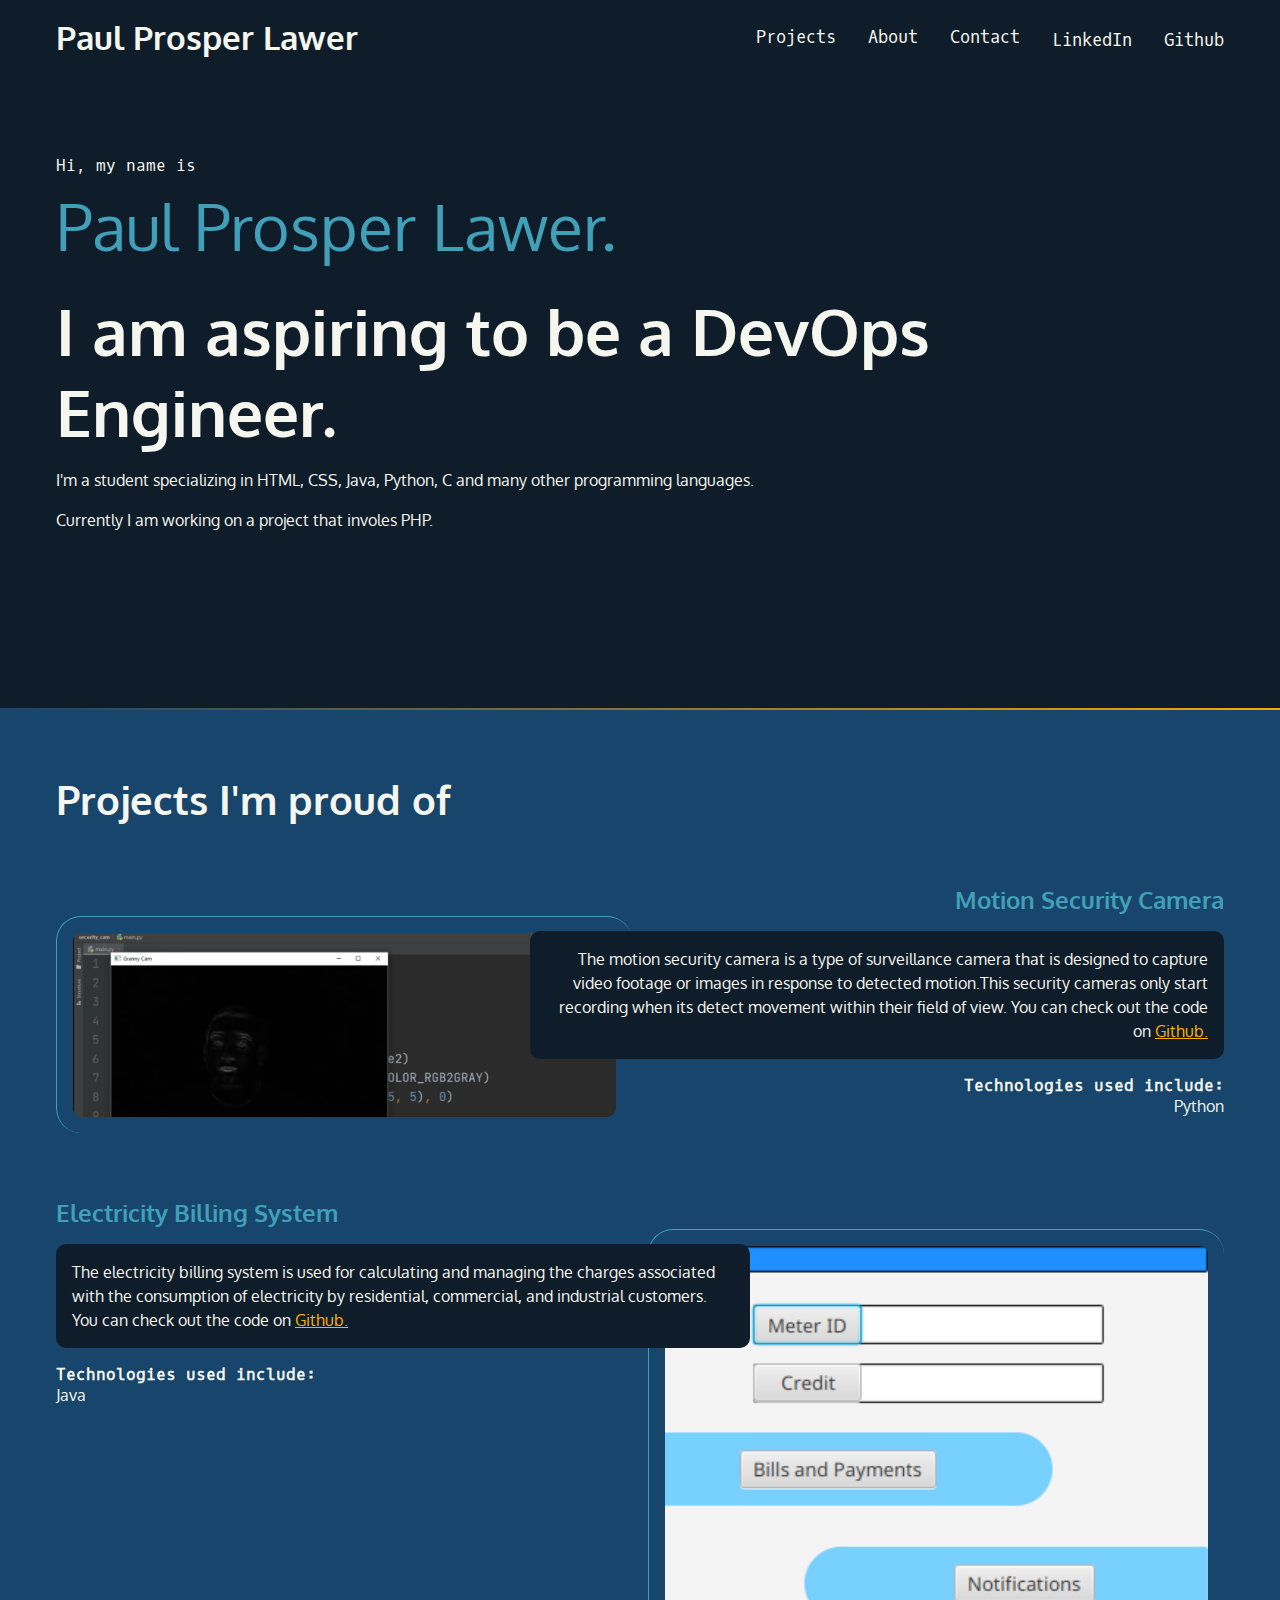
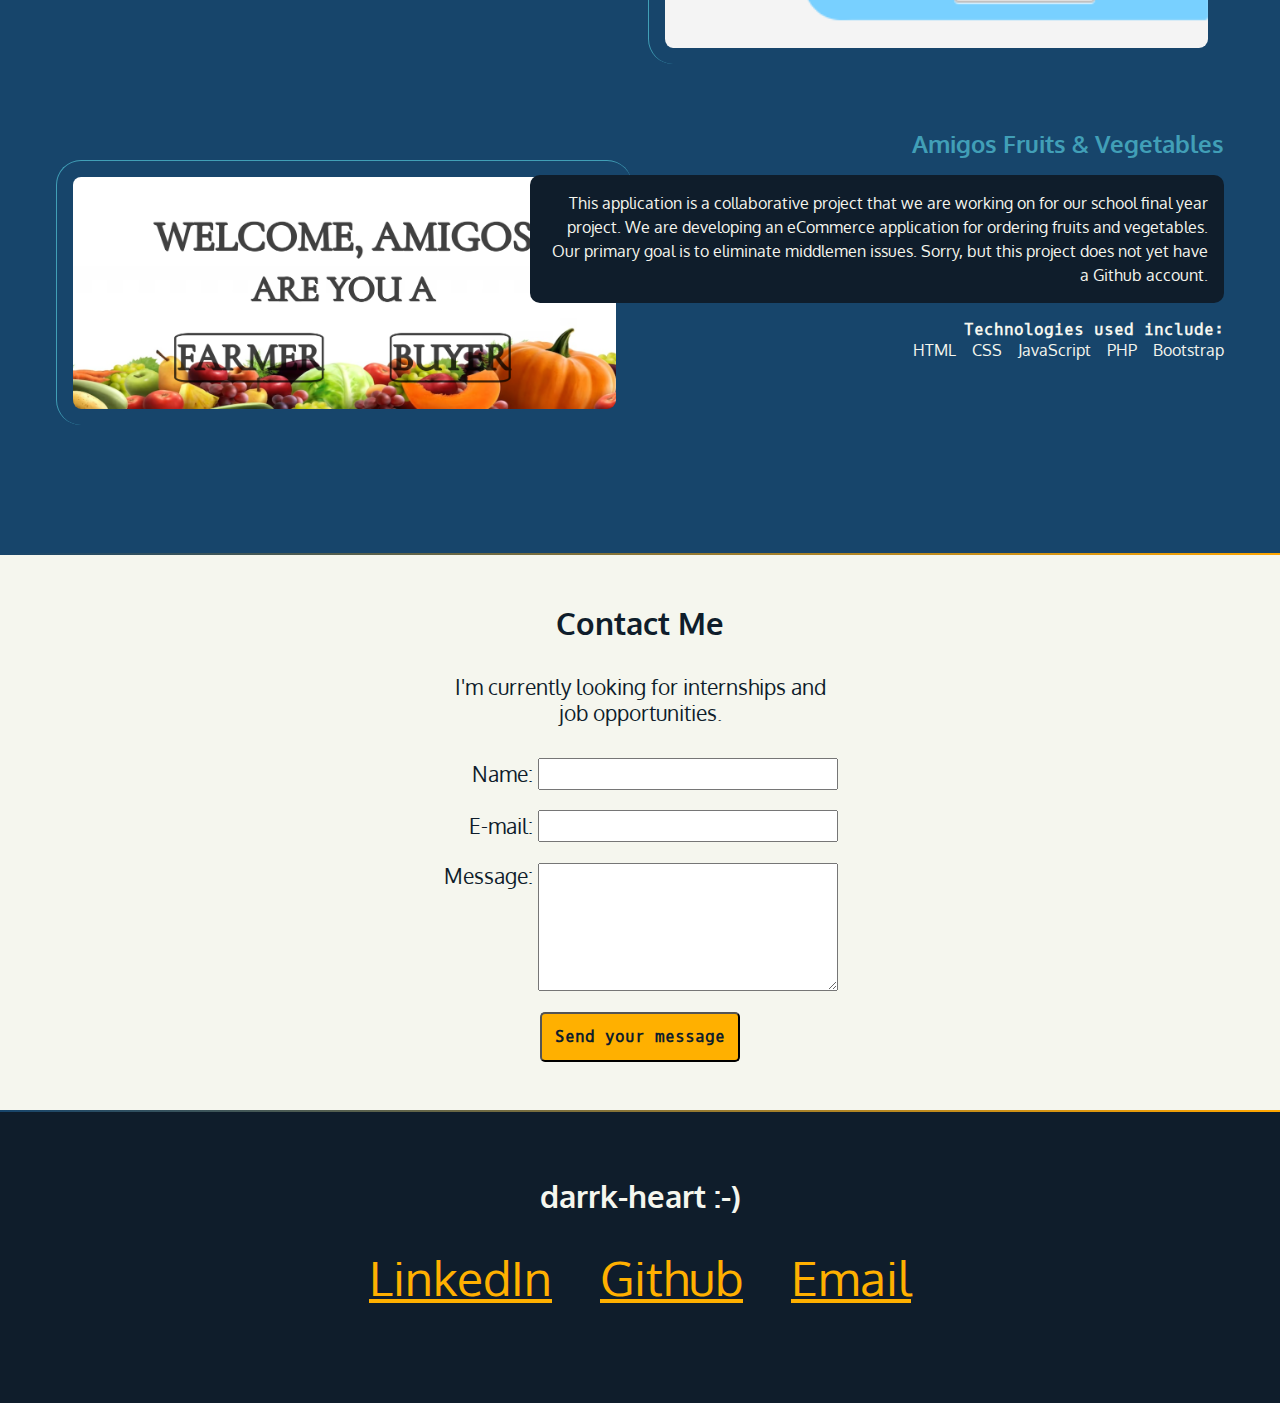
==== index.html @ ee3bba5d "first commit" ====
<!DOCTYPE html>
<html lang="en">
  <head>
    <meta charset="UTF-8" />
    <meta http-equiv="X-UA-Compatible" content="IE=edge" />
    <meta name="viewport" content="width=device-width, initial-scale=1.0" />
    <link rel="stylesheet" href="../src/styles.css" />
    <link rel="preconnect" href="https://fonts.googleapis.com" />
    <link rel="preconnect" href="https://fonts.gstatic.com" crossorigin />
    <link
      href="https://fonts.googleapis.com/css2?family=Oxygen&family=Oxygen+Mono&display=swap"
      rel="stylesheet"
    />
    <link
      rel="stylesheet"
      href="https://cdnjs.cloudflare.com/ajax/libs/font-awesome/6.1.1/css/all.min.css"
      integrity="sha512-KfkfwYDsLkIlwQp6LFnl8zNdLGxu9YAA1QvwINks4PhcElQSvqcyVLLD9aMhXd13uQjoXtEKNosOWaZqXgel0g=="
      crossorigin="anonymous"
      referrerpolicy="no-referrer"
    />
    <link rel="icon" type="image/x-icon" href="../src/pics/favicon-16x16.png" />
    <title>My Person Portfolio</title>
  </head>
  <body>
    <section id="navbar">
      <nav>
        <ul>
          <li>
            <h1>
              <a href="">
                <span
                  id="logo"
                  class="fa-solid fa-code"
                  aria-hidden="true"
                ></span>
                <span>Paul Prosper Lawer</span>
              </a>
            </h1>
          </li>
          <li><a href="#projects">Projects</a></li>
          <li><a href="src/about.html">About</a></li>
          <li><a href="#contact">Contact</a></li>
          <li>
            <a
              href="https://www.linkedin.com/in/paul-lawer-prosper-23419021a/"
              target="_blank"
            >
              <span class="fa-brands fa-linkedin" aria-hidden="true"></span>
              <span class="sr-only">LinkedIn</span>
            </a>
          </li>
          <li>
            <a href="https://github.com/darrk-heart" target="_blank">
              <span class="fa-brands fa-github" aria-hidden="true"></span>
              <span class="sr-only">Github</span>
            </a>
          </li>
        </ul>
      </nav>
    </section>

    <section id="intro">
      <p class="name">Hi, my name is <span>Paul Prosper Lawer.</span></p>
      <h2>I am aspiring to be a DevOps Engineer.</h2>
      <p>
        I'm a student specializing in HTML, CSS, Java, Python, C and many other
        programming languages.
      </p>
      <p>Currently I am working on a project that involes PHP.</p>
    </section>

    <div class="gradient"></div>

    <div class="section-dkblue">
      <section id="projects">
        <h2>Projects I'm proud of</h2>
        <article>
          <div class="text">
            <h3>Motion Security Camera</h3>
            <p class="blackbox">
              The motion security camera is a type of surveillance camera that
              is designed to capture video footage or images in response to
              detected motion.This security cameras only start recording when
              its detect movement within their field of view. You can check out
              the code on
              <a
                href="https://github.com/darrk-heart/motion_security_cam.git"
                target="_blank"
                >Github.</a
              >
            </p>
            <h4>Technologies used include:</h4>
            <ul>
              <li>Python</li>
            </ul>
          </div>
          <img
            src="../src/pics/security_cam.png"
            alt="Screenshot of the motion security camera Application."
          />
        </article>
        <article class="reverse">
          <div class="text">
            <h3>Electricity Billing System</h3>
            <p class="blackbox">
              The electricity billing system is used for calculating and
              managing the charges associated with the consumption of
              electricity by residential, commercial, and industrial customers.
              You can check out the code on
              <a
                href="https://github.com/darrk-heart/electricity-billing.git"
                target="_blank"
                >Github.</a
              >
            </p>
            <h4>Technologies used include:</h4>
            <ul>
              <li>Java</li>
            </ul>
          </div>
          <img
            src="../src/pics/billing.png"
            alt="Screenshot of the Electricity Billing Application."
          />
        </article>
        <article>
          <div class="text">
            <h3>Amigos Fruits & Vegetables</h3>
            <p class="blackbox">
              This application is a collaborative project that we are working on
              for our school final year project. We are developing an eCommerce
              application for ordering fruits and vegetables. Our primary goal
              is to eliminate middlemen issues. Sorry, but this project does not
              yet have a Github account.
            </p>
            <h4>Technologies used include:</h4>
            <ul>
              <li>HTML</li>
              <li>CSS</li>
              <li>JavaScript</li>
              <li>PHP</li>
              <li>Bootstrap</li>
            </ul>
          </div>
          <img src="../src/pics/amigos.png" alt="Screenshot of the system." />
        </article>
      </section>
    </div>

    <div class="gradient"></div>

    <div class="section-plum">
      <section id="contact">
        <h2>Contact Me</h2>
        <p>I'm currently looking for internships and job opportunities.</p>
        <form
          action="https://formsubmit.co/1d4aa93447cb3bbd55f32a6f09a9dec9"
          method="post"
        >
          <ul>
            <li>
              <label for="name">Name:</label>
              <input type="text" id="name" name="user_name" required />
            </li>
            <li>
              <label for="mail">E-mail:</label>
              <input type="email" id="mail" name="user_mail" required />
            </li>
            <li>
              <label for="msg">Message:</label>
              <textarea id="msg" name="user_message" required></textarea>
            </li>
            <li class="submit-button-wrapper">
              <button id="submit-button" type="submit">
                Send your message
              </button>
            </li>
          </ul>
        </form>
      </section>
    </div>

    <div class="gradient"></div>

    <section id="footer">
      <footer>
        <h2>darrk-heart :-)</h2>
        <ul>
          <li>
            <a
              href="https://www.linkedin.com/in/paul-lawer-prosper-23419021a/"
              target="_blank"
            >
              <span class="fa-brands fa-linkedin" aria-hidden="true"></span>
              <span class="sr-only">LinkedIn</span>
            </a>
          </li>
          <li>
            <a href="https://github.com/darrk-heart" target="_blank">
              <span class="fa-brands fa-github" aria-hidden="true"></span>
              <span class="sr-only">Github</span>
            </a>
          </li>
          <li>
            <a href="mailto:prospaul999@gmail.com" target="_blank">
              <span class="fa-solid fa-envelope" aria-hidden="true"></span>
              <span class="sr-only">Email</span>
            </a>
          </li>
        </ul>
      </footer>
    </section>
  </body>
</html>
---- src/styles.css ----
/* variables declared here - these are the colors for our pages, as well as the font stacks and sizes. */
:root {
  --black: #0F1D2B;
  --dkblue: #17456B;
  --plum: #6BBF98;
  --hotmag: #ffa600;
  --magenta: #FFB000;
  --aqua: #419FB7;
  --white: #F5F6EE;
  --font-size: 1.3rem;
  --mono: "Oxygen mono", monospace;
  --sans: Oxygen, sans-serif;
}

/* border box model: https://css-tricks.com/box-sizing/ */
html {
  box-sizing: border-box;
}
*,
*::before,
*::after {
  box-sizing: inherit;
}

body {
  margin: 0;
  padding: 0;
  font-family: var(--sans);
  background-color: var(--black);
  color: var(--white);
  font-size: var(--font-size);
}

h1, h2, h3 {
  margin: 0;
}

a {
  color: var(--magenta);
}

a:hover {
  color: var(--hotmag);
  text-decoration: none;
}

img {
  width: 100%;
}

/* background color divs */

.section-plum {
  background-color: var(--white);
}

.section-dkblue {
  background-color: var(--dkblue);
}

.gradient {
  background: linear-gradient(90deg, rgba(23,69,107,1) 0%, rgba(255,166,0,1) 100%);
  height: 2px;
}

/* intro styles */

#intro {
  padding: 4rem 1rem 10rem 1rem;
  max-width: 1200px;
  margin: 0 auto;
}

#intro p {
  font-size: 1rem;
  line-height: 1.5;
}

#intro .name {
  font-family: var(--mono);
}

.name span {
  font-family: var(--sans);
  font-size: 4rem;
  color: var(--aqua);
  display: block;
}

#intro h2 {
  font-size: 4rem;
}

/* navbar */
nav {
  font-family: var(--mono);
  font-size: 80%;
  padding: 1rem;
}

nav h1 a {
  font-family: var(--sans);
}

nav ul {
  list-style-type: none;
  margin: 0;
  padding: 0;
  display: flex;
  flex-flow: row wrap;
  justify-content: center;
  align-items: center;
  gap: 2rem;
}

nav li:first-child {
  flex-basis: 100%;
  text-align: center;
}

nav [class*="fa-"] {
  font-size: 150%;
  color: var(--aqua);
}

nav h1 [class*="fa-"] {
  font-size: 100%;
}

nav a {
  color: var(--white);
  text-decoration: none;
  display: block;
}

nav a:hover,
nav [class*="fa-"]:hover {
  color: var(--magenta);
}

.button {
  background-color: var(--magenta);
  color: var(--black);
  padding: 0.5rem;
  border-radius: 5px;
  font-family: var(--mono);
  text-decoration: none;
}

.button:hover {
  color: var(--black);
  background-color: var(--hotmag);
}

@media (min-width: 850px) {
  nav {
    max-width: 1200px;
    margin: 0 auto;
  }

  nav li:first-child {
    flex-basis: auto;
    text-align: left;
    margin-right: auto;
  }
}

/* projects section */

#projects {
  padding: 4rem 1rem;
}

#projects h2 {
  font-size: 2.5rem;
  margin-bottom: calc(2.5rem * 1.5);
}

#projects h3 {
  color: var(--aqua);
}

#projects h4 {
  font-size: 1rem;
  font-family: var(--mono);
  margin: 0;
}

.blackbox {
  background-color: var(--black);
  padding: 1rem;
  border-radius: 10px;
  color: var(--white);
  font-size: 1rem;
  line-height: 1.5;
}

#projects ul {
  list-style-type: none;
  padding: 0;
  margin: 0;
  display: flex;
  flex-flow: row wrap;
  justify-content: flex-start;
  gap: 1rem;
  font-size: 1rem;
}

#projects .reverse .text {
  grid-column: 1/7;
  order: 2;
  text-align: left;
}

#projects .reverse img {
  grid-column: 6/11;
  grid-row: 1/2;
}

#projects .reverse ul {
  justify-content: flex-start;
}

#projects img {
  margin: 2rem 0 4rem 0;
  border-left: 1px solid var(--aqua);
  border-top: 1px solid var(--aqua);
  border-radius: 25px;
  padding: 1rem;
}

@media (min-width: 800px) {
  article {
    display: grid;
    grid-template-columns: repeat(10, 1fr);
    gap: 1rem;
  }

  #projects {
    max-width: 1200px;
    margin: 0 auto;
  }

  #projects img {
    grid-column: 1/6;
    grid-row: 1/2;
  }

  .text {
    grid-column: 5/11;
    grid-row: 1/2;
    order: 2;
    text-align: right;
  }

  #description {
    text-align: left;
  }

  #projects ul {
    justify-content: flex-end;
  }
}

/* footer section */
footer {
  text-align: center;
  padding: 4rem 0;
}

footer ul {
  list-style-type: none;
  padding: 0;
  margin: 2rem 0;
  display: flex;
  flex-flow: row wrap;
  justify-content: center;
  gap: 3rem;
  font-size: 3rem;
}

/* contact section */

#contact {
  width: 400px;
  text-align: center;
  margin: 0 auto;
  padding: 3rem 0;
  border-radius: 1em;
}

#contact p{
  margin: 2rem 0;
}

#contact h2,
#contact p,
#contact label,
#submit-button {
  color: var(--black);
}

#contact ul {
  list-style-type: none;
  padding: 0;
  margin: 0;
}

form li + li {
  margin-top: 1em;
}

label {
  /* To make sure that all labels have the same size and are properly aligned*/
  display: inline-block;
  width: 90px;
  text-align: right;
}

input,
textarea {
  /* To make sure that all text fields have the same font by default */
  font: 1em var(--sans);
  /* To give the same size to all text fields */
  width: 300px;
}

input:focus,
textarea:focus {
  /* To give a little highlight on active elements */
  border-color: var(--black);
}

textarea {
  /* To properly align multiline text fields with their labels */
  vertical-align: top;
  /* To give enough room to type some text */
  height: 8rem;
}

#submit-button {
  font-weight: bold;
  font-size: calc(var(--font-size) * 0.75);
  padding: 0.8rem;
  background-color: var(--magenta);
  color: var(--black);
  border-radius: 5px;
  font-family: var(--mono);
}

.submit-button-wrapper{
  text-align: left;
  margin-left: 0.5em;
  padding-left: 90px;
}

#submit-button:hover {
  cursor: pointer;
}


.button:hover {
  color: var(--black);
  background-color: var(--hotmag);
}

/* about section */

@media (min-width: 800px) {
 #about-text {
   grid-column: 6/11;
 }
}
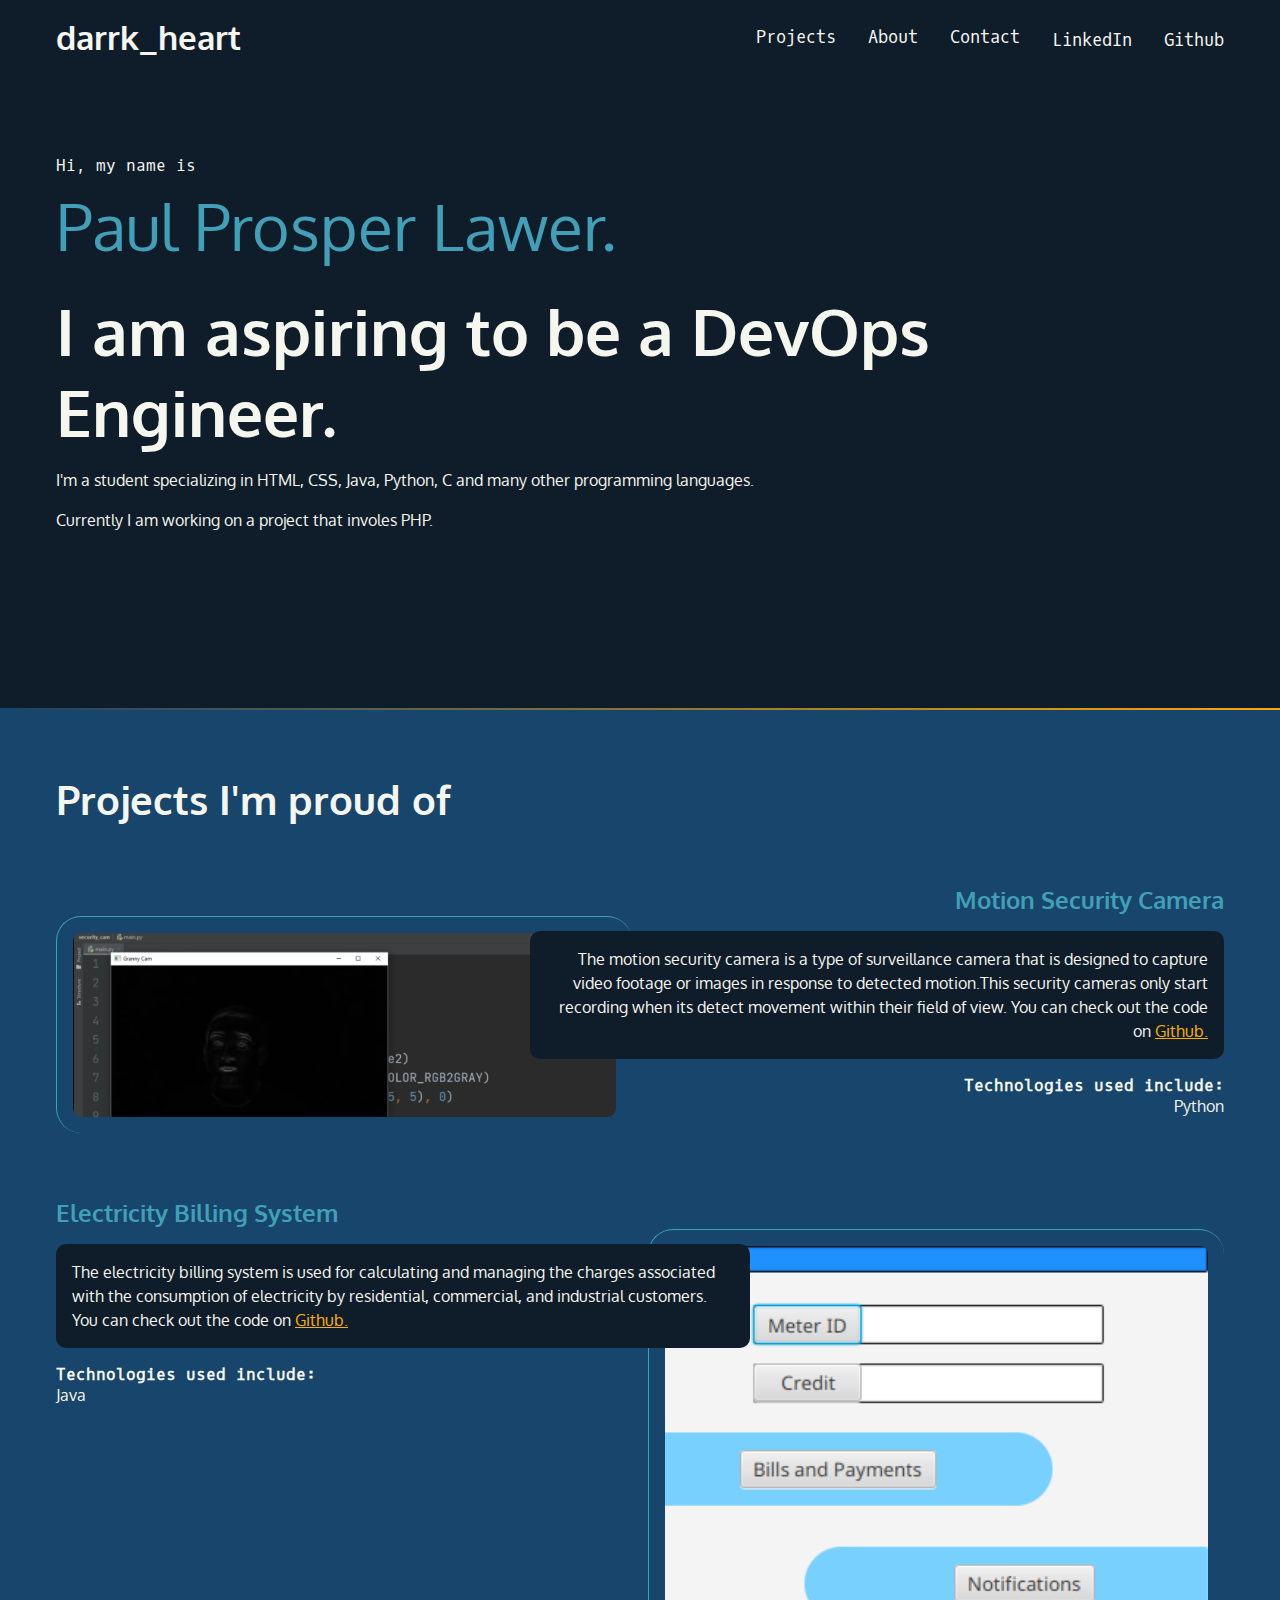
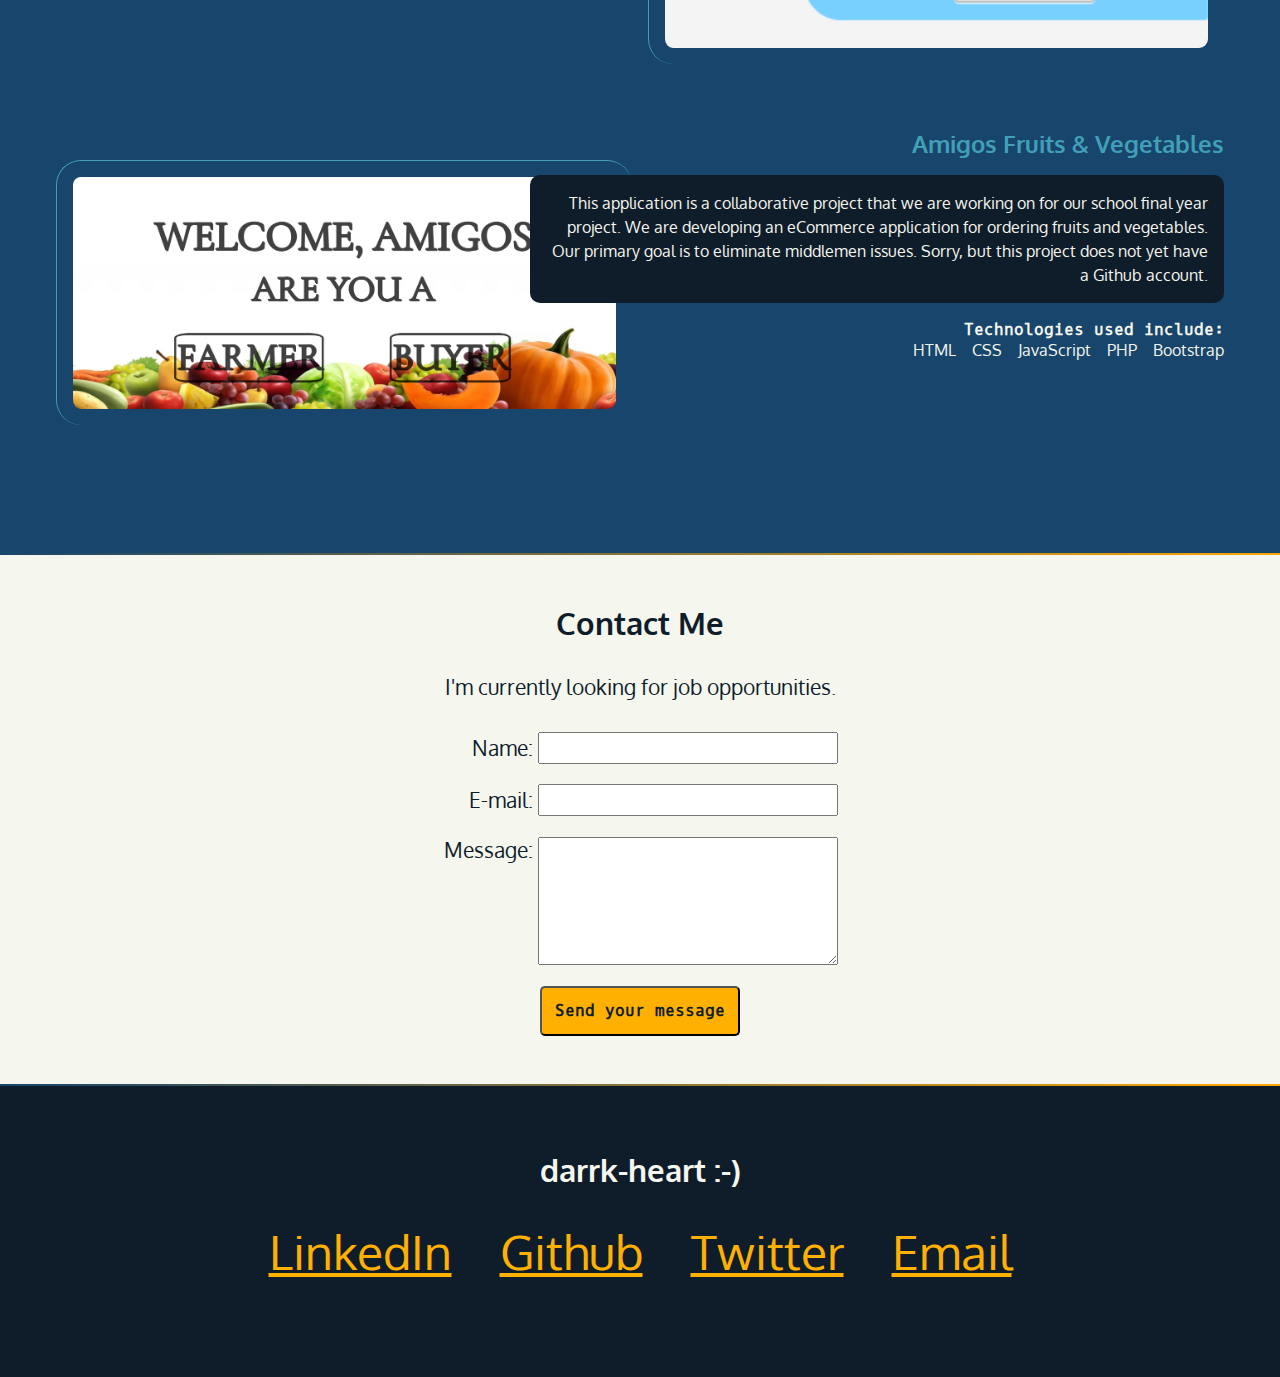
==== commit 2a6c8721: "made some new changes" ====
--- a/index.html
+++ b/index.html
@@ -18,8 +18,8 @@
       crossorigin="anonymous"
       referrerpolicy="no-referrer"
     />
-    <link rel="icon" type="image/x-icon" href="../src/pics/favicon-16x16.png" />
-    <title>My Person Portfolio</title>
+    <link rel="icon" type="image/x-icon" href="../src/pics/hey.jpeg" />
+    <title>Portfolio</title>
   </head>
   <body>
     <section id="navbar">
@@ -28,12 +28,8 @@
           <li>
             <h1>
               <a href="">
-                <span
-                  id="logo"
-                  class="fa-solid fa-code"
-                  aria-hidden="true"
-                ></span>
-                <span>Paul Prosper Lawer</span>
+                <span id="logo" class="fa-solid fa-code" aria-hidden="true"></span>
+              <span>darrk_heart</span>
               </a>
             </h1>
           </li>
@@ -152,7 +148,7 @@
     <div class="section-plum">
       <section id="contact">
         <h2>Contact Me</h2>
-        <p>I'm currently looking for internships and job opportunities.</p>
+        <p>I'm currently looking for job opportunities.</p>
         <form
           action="https://formsubmit.co/1d4aa93447cb3bbd55f32a6f09a9dec9"
           method="post"
@@ -202,6 +198,12 @@
             </a>
           </li>
           <li>
+            <a href="https://twitter.com/dark_hearrt" target="_blank">
+              <span class="fa-brands fa-twitter" aria-hidden="true"></span>
+              <span class="sr-only">Twitter</span>
+            </a>
+          </li>
+          <li>
             <a href="mailto:prospaul999@gmail.com" target="_blank">
               <span class="fa-solid fa-envelope" aria-hidden="true"></span>
               <span class="sr-only">Email</span>
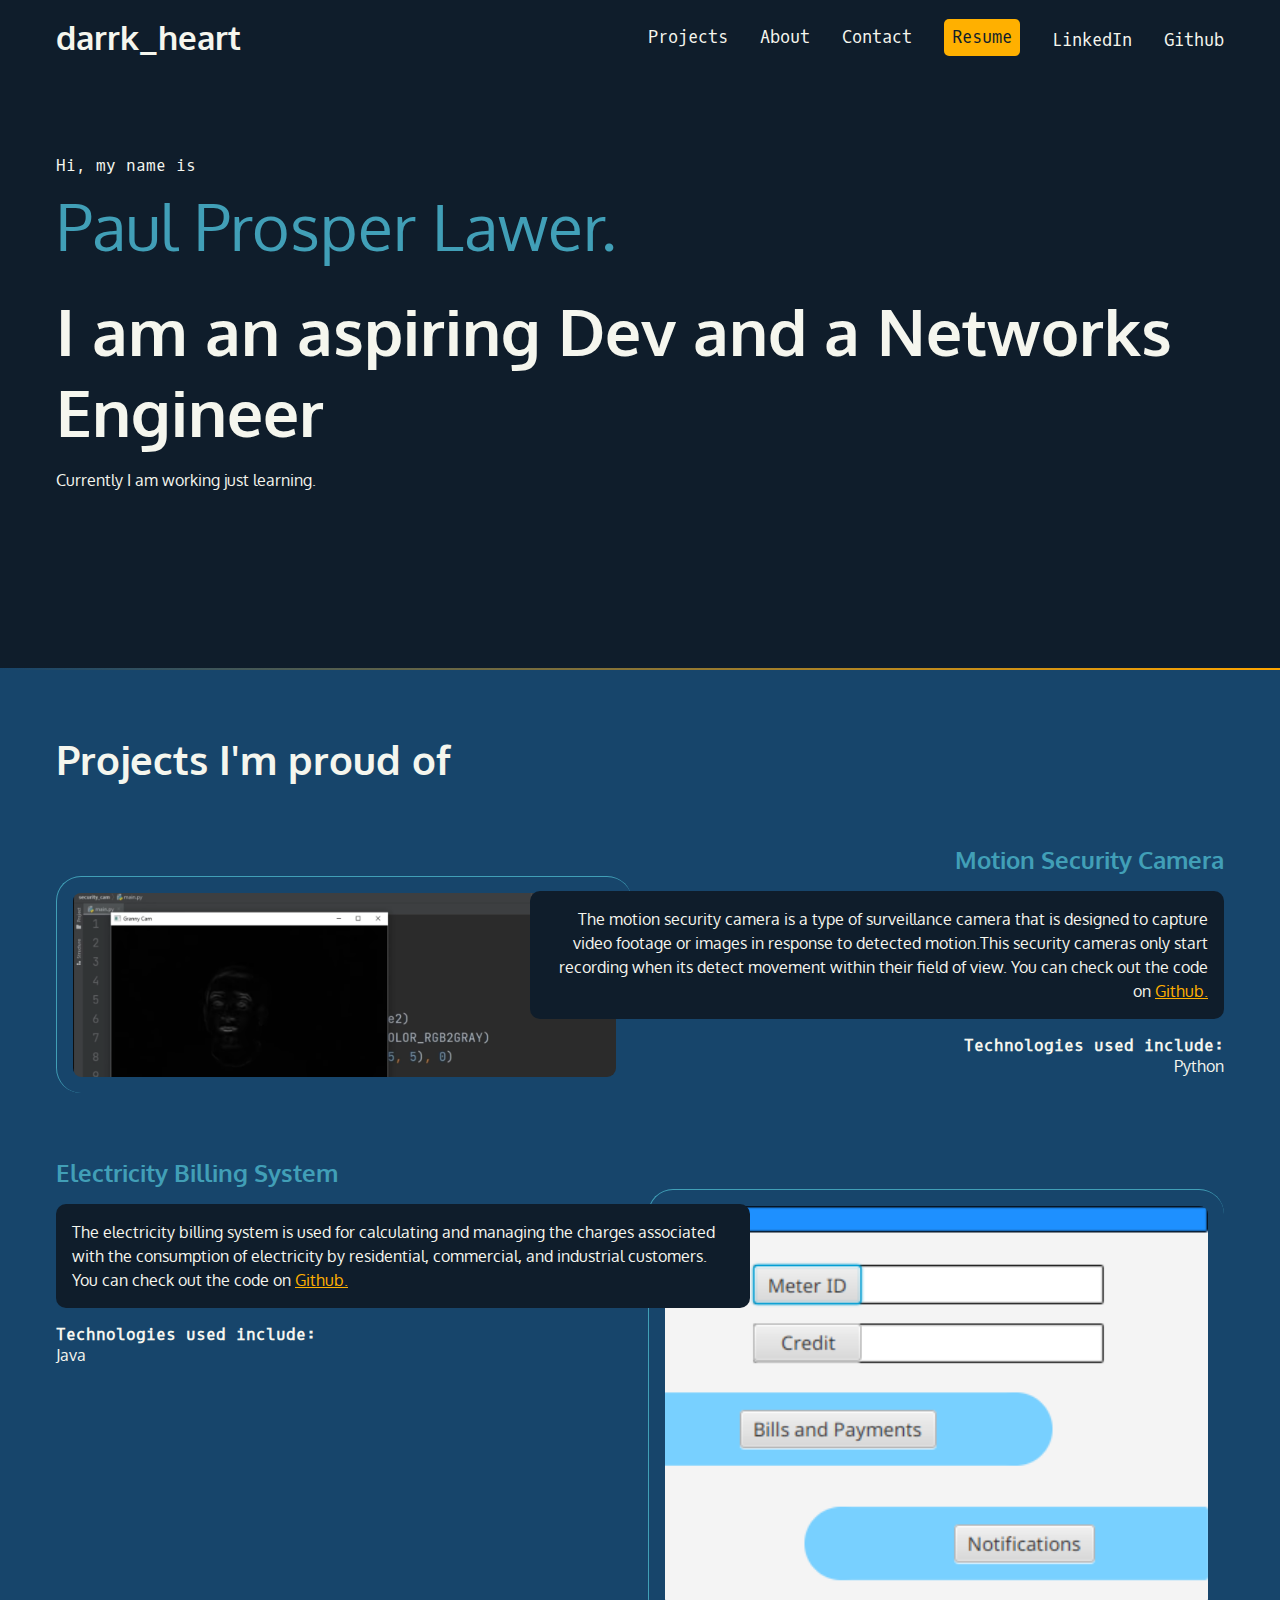
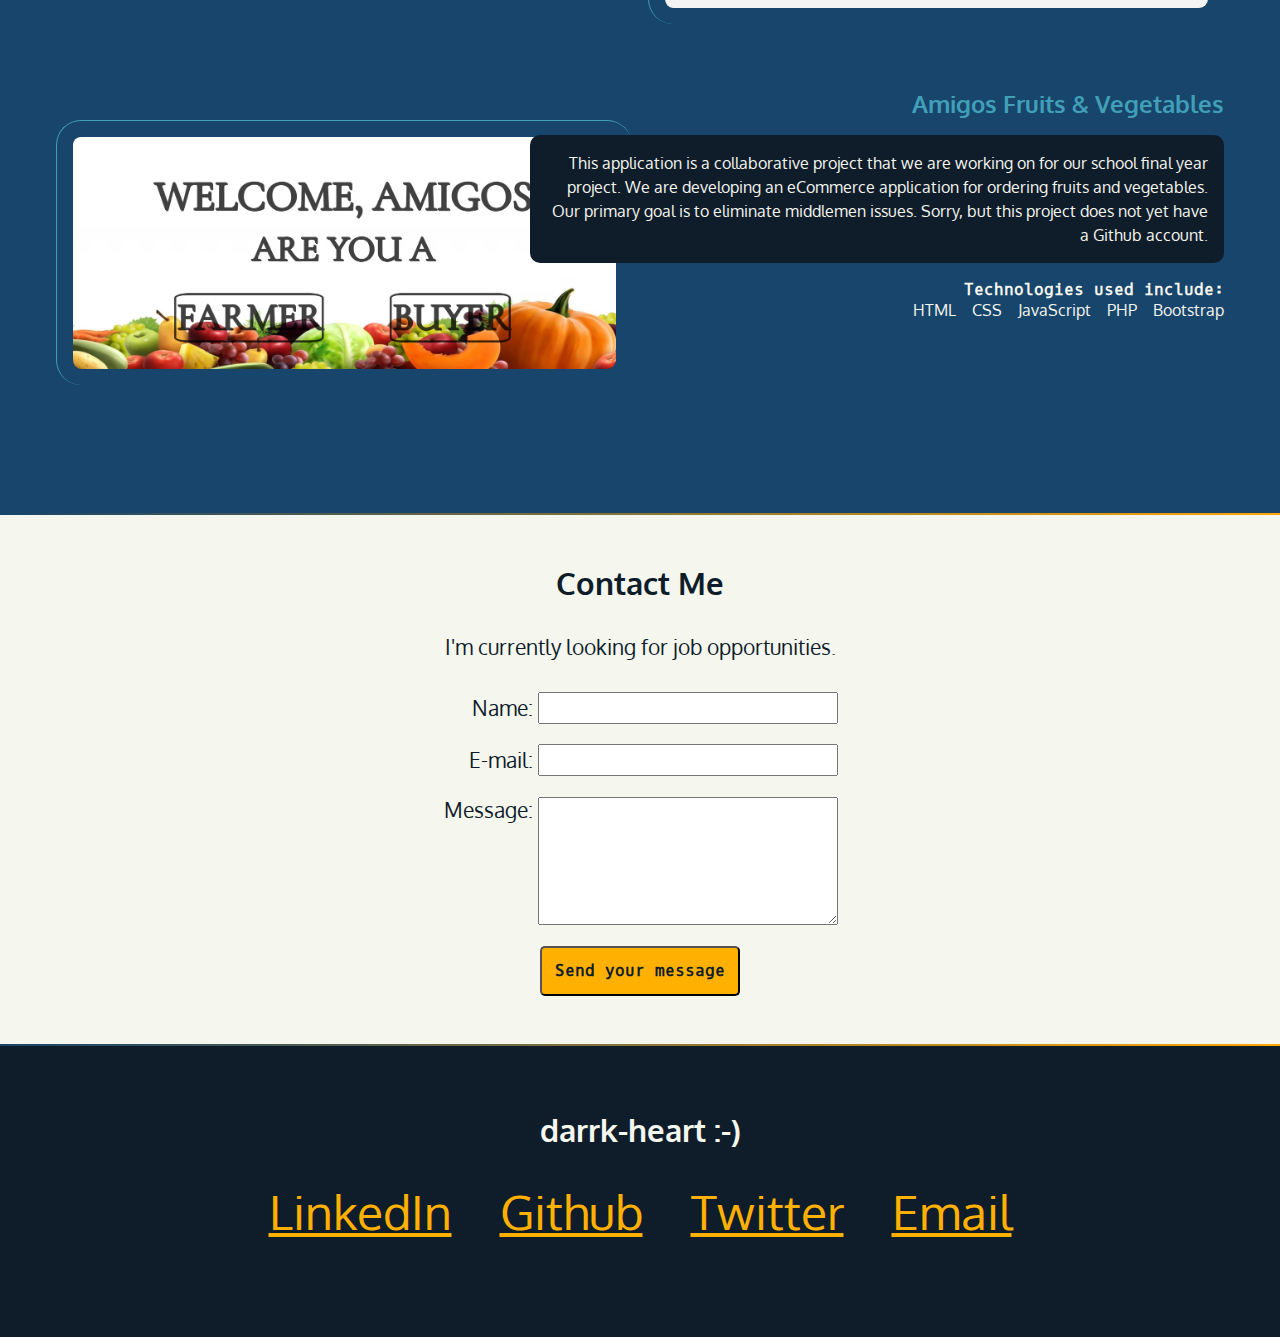
==== commit d5b33250: "some few changes" ====
--- a/index.html
+++ b/index.html
@@ -28,14 +28,26 @@
           <li>
             <h1>
               <a href="">
-                <span id="logo" class="fa-solid fa-code" aria-hidden="true"></span>
-              <span>darrk_heart</span>
+                <span
+                  id="logo"
+                  class="fa-solid fa-code"
+                  aria-hidden="true"
+                ></span>
+                <span>darrk_heart</span>
               </a>
             </h1>
           </li>
           <li><a href="#projects">Projects</a></li>
           <li><a href="src/about.html">About</a></li>
           <li><a href="#contact">Contact</a></li>
+          <li>
+            <a
+              href="https://drive.google.com/file/d/1OFGn7I7ilbxMSwNzfF3C63G1PH1YE-jw/view?usp=drive_link"
+              class="button"
+              target="_blank"
+              >Resume</a
+            >
+          </li>
           <li>
             <a
               href="https://www.linkedin.com/in/paul-lawer-prosper-23419021a/"
@@ -57,12 +69,12 @@
 
     <section id="intro">
       <p class="name">Hi, my name is <span>Paul Prosper Lawer.</span></p>
-      <h2>I am aspiring to be a DevOps Engineer.</h2>
-      <p>
+      <h2>I am an aspiring Dev and a Networks Engineer</h2>
+      <!-- <p>
         I'm a student specializing in HTML, CSS, Java, Python, C and many other
         programming languages.
-      </p>
-      <p>Currently I am working on a project that involes PHP.</p>
+      </p> -->
+      <p>Currently I am working just learning.</p>
     </section>
 
     <div class="gradient"></div>
@@ -149,10 +161,7 @@
       <section id="contact">
         <h2>Contact Me</h2>
         <p>I'm currently looking for job opportunities.</p>
-        <form
-          action="https://formsubmit.co/1d4aa93447cb3bbd55f32a6f09a9dec9"
-          method="post"
-        >
+        <form action="https://formspree.io/f/xgejkpkv" method="POST">
           <ul>
             <li>
               <label for="name">Name:</label>
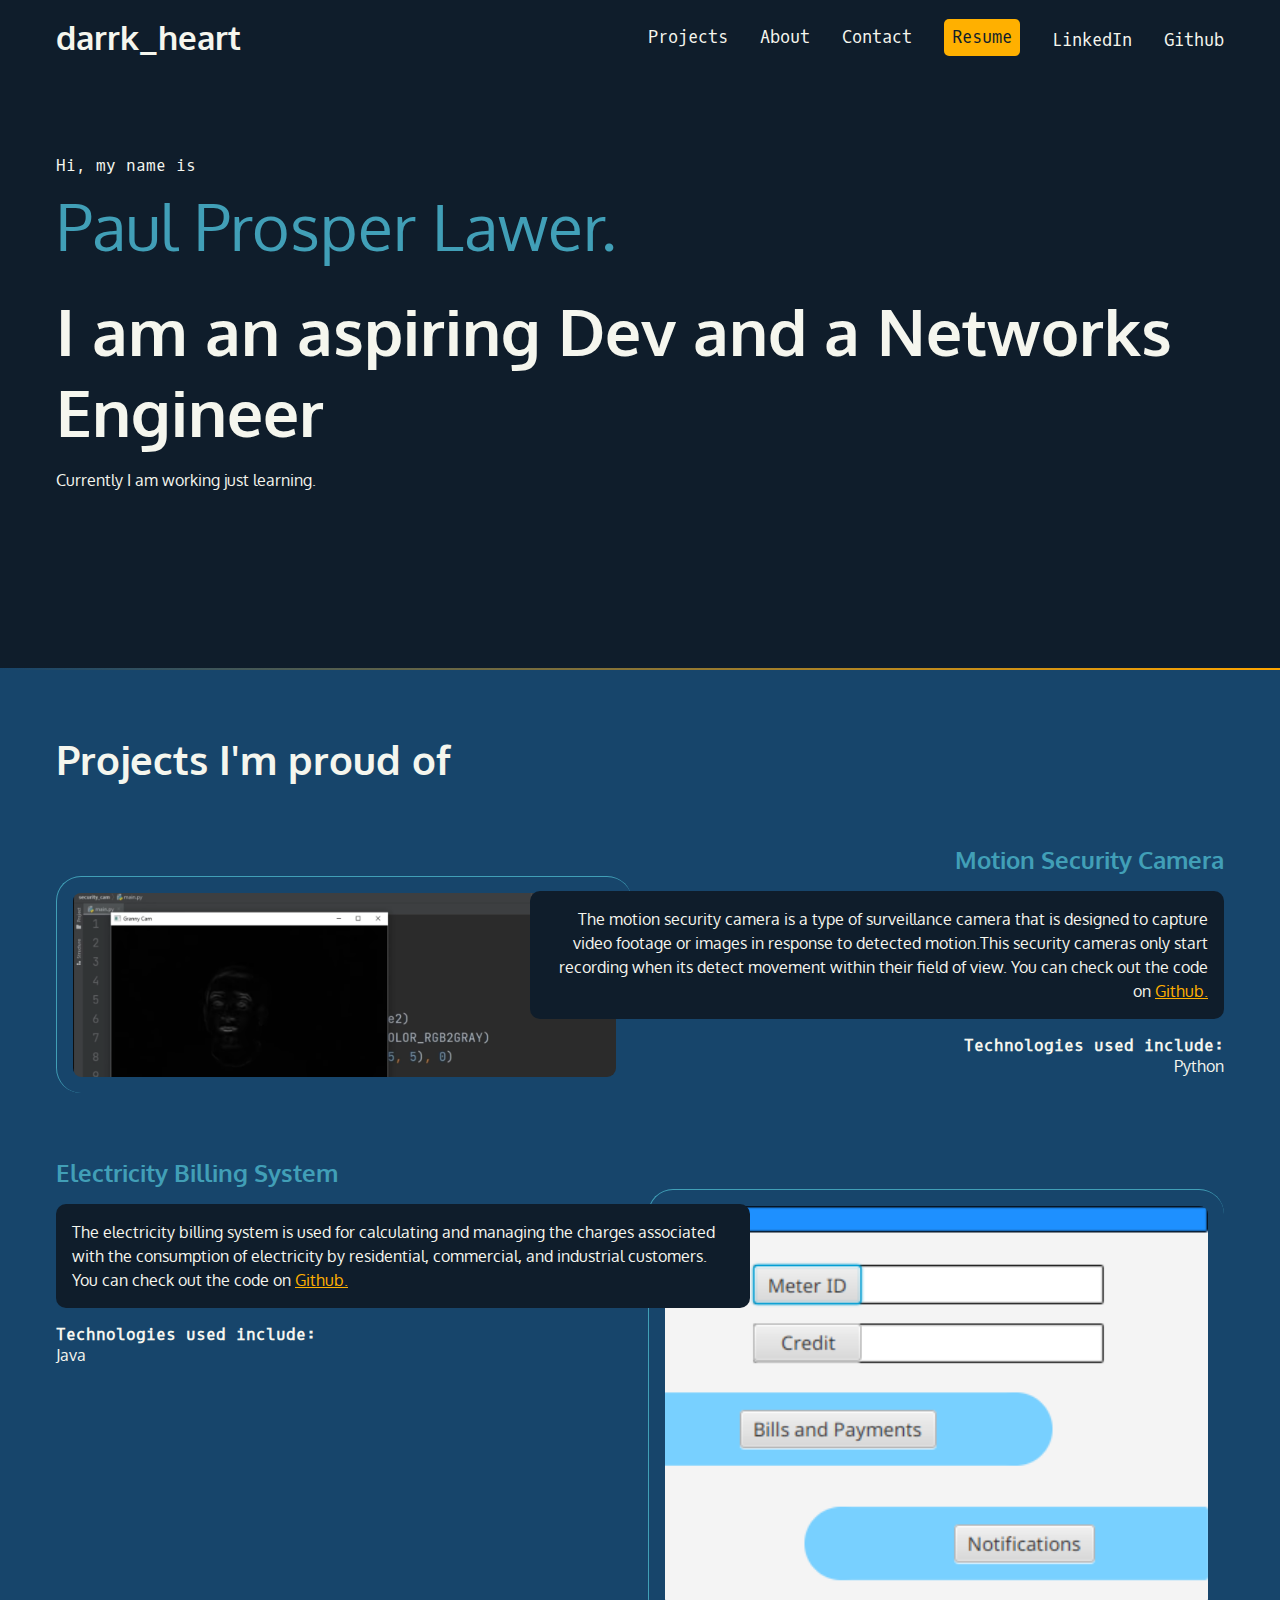
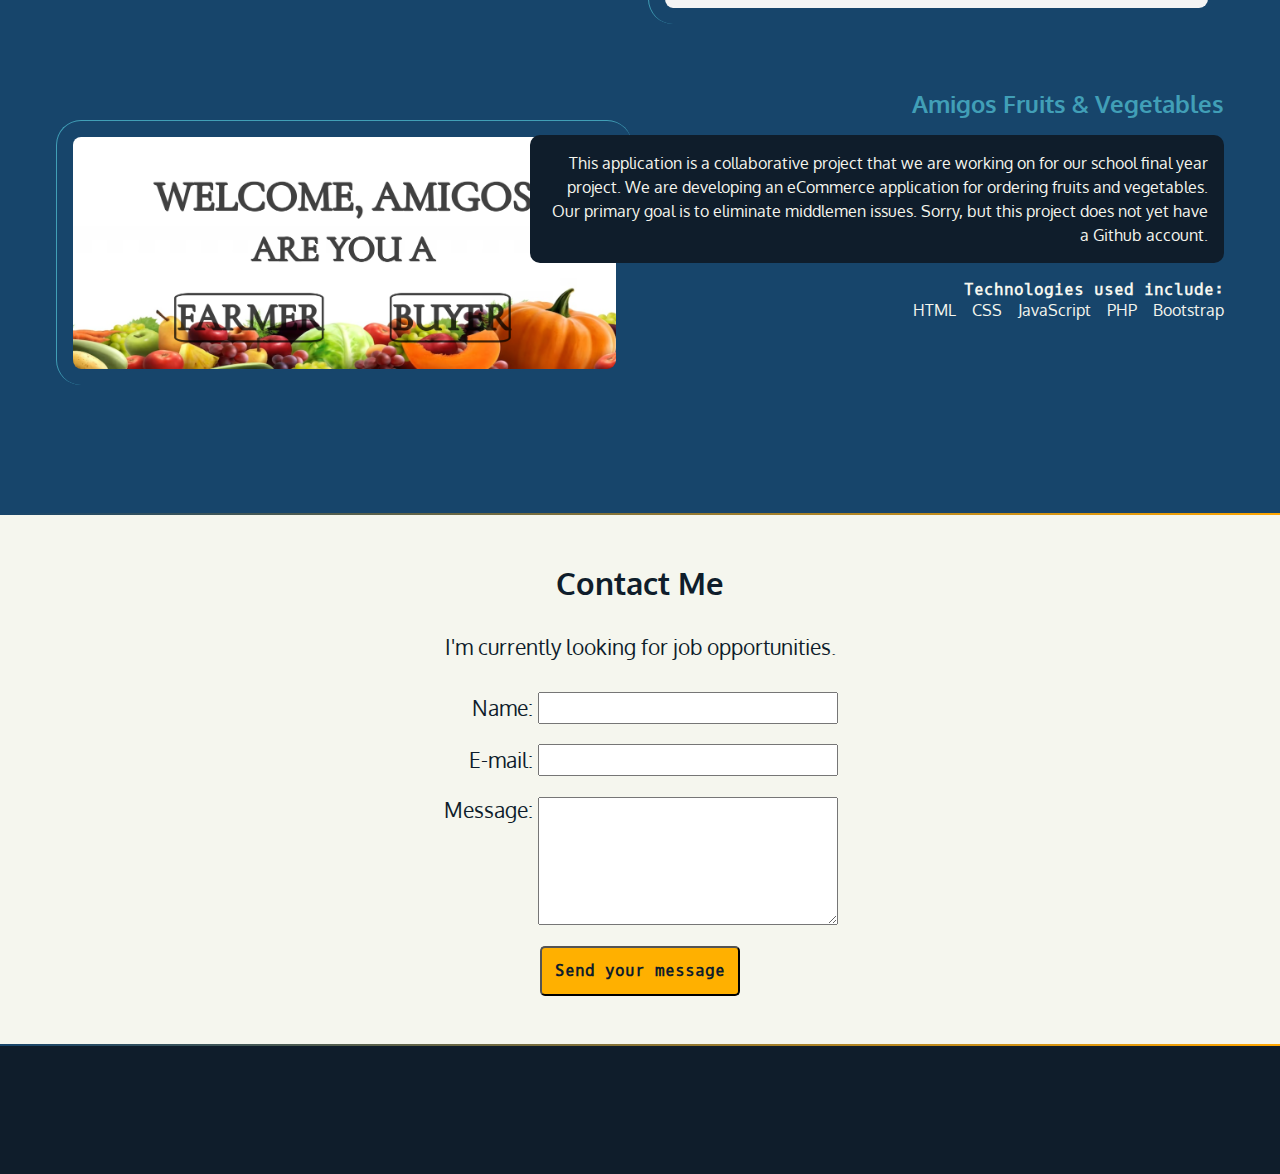
==== commit a247ade9: "new changes" ====
--- a/index.html
+++ b/index.html
@@ -4,6 +4,7 @@
     <meta charset="UTF-8" />
     <meta http-equiv="X-UA-Compatible" content="IE=edge" />
     <meta name="viewport" content="width=device-width, initial-scale=1.0" />
+    <title>Portfolio</title>
     <link rel="stylesheet" href="../src/styles.css" />
     <link rel="preconnect" href="https://fonts.googleapis.com" />
     <link rel="preconnect" href="https://fonts.gstatic.com" crossorigin />
@@ -18,8 +19,6 @@
       crossorigin="anonymous"
       referrerpolicy="no-referrer"
     />
-    <link rel="icon" type="image/x-icon" href="../src/pics/hey.jpeg" />
-    <title>Portfolio</title>
   </head>
   <body>
     <section id="navbar">
@@ -42,7 +41,7 @@
           <li><a href="#contact">Contact</a></li>
           <li>
             <a
-              href="https://drive.google.com/file/d/1OFGn7I7ilbxMSwNzfF3C63G1PH1YE-jw/view?usp=drive_link"
+              href="https://drive.google.com/file/d/1biMg_qRpSxX4gnvgnRCBFUQzKSYTAj9o/view?usp=sharing"
               class="button"
               target="_blank"
               >Resume</a
@@ -71,9 +70,9 @@
       <p class="name">Hi, my name is <span>Paul Prosper Lawer.</span></p>
       <h2>I am an aspiring Dev and a Networks Engineer</h2>
       <!-- <p>
-        I'm a student specializing in HTML, CSS, Java, Python, C and many other
-        programming languages.
-      </p> -->
+    I'm a student specializing in HTML, CSS, Java, Python, C and many other
+    programming languages.
+  </p> -->
       <p>Currently I am working just learning.</p>
     </section>
 
@@ -188,38 +187,7 @@
     <div class="gradient"></div>
 
     <section id="footer">
-      <footer>
-        <h2>darrk-heart :-)</h2>
-        <ul>
-          <li>
-            <a
-              href="https://www.linkedin.com/in/paul-lawer-prosper-23419021a/"
-              target="_blank"
-            >
-              <span class="fa-brands fa-linkedin" aria-hidden="true"></span>
-              <span class="sr-only">LinkedIn</span>
-            </a>
-          </li>
-          <li>
-            <a href="https://github.com/darrk-heart" target="_blank">
-              <span class="fa-brands fa-github" aria-hidden="true"></span>
-              <span class="sr-only">Github</span>
-            </a>
-          </li>
-          <li>
-            <a href="https://twitter.com/dark_hearrt" target="_blank">
-              <span class="fa-brands fa-twitter" aria-hidden="true"></span>
-              <span class="sr-only">Twitter</span>
-            </a>
-          </li>
-          <li>
-            <a href="mailto:prospaul999@gmail.com" target="_blank">
-              <span class="fa-solid fa-envelope" aria-hidden="true"></span>
-              <span class="sr-only">Email</span>
-            </a>
-          </li>
-        </ul>
-      </footer>
+      <footer></footer>
     </section>
   </body>
 </html>
